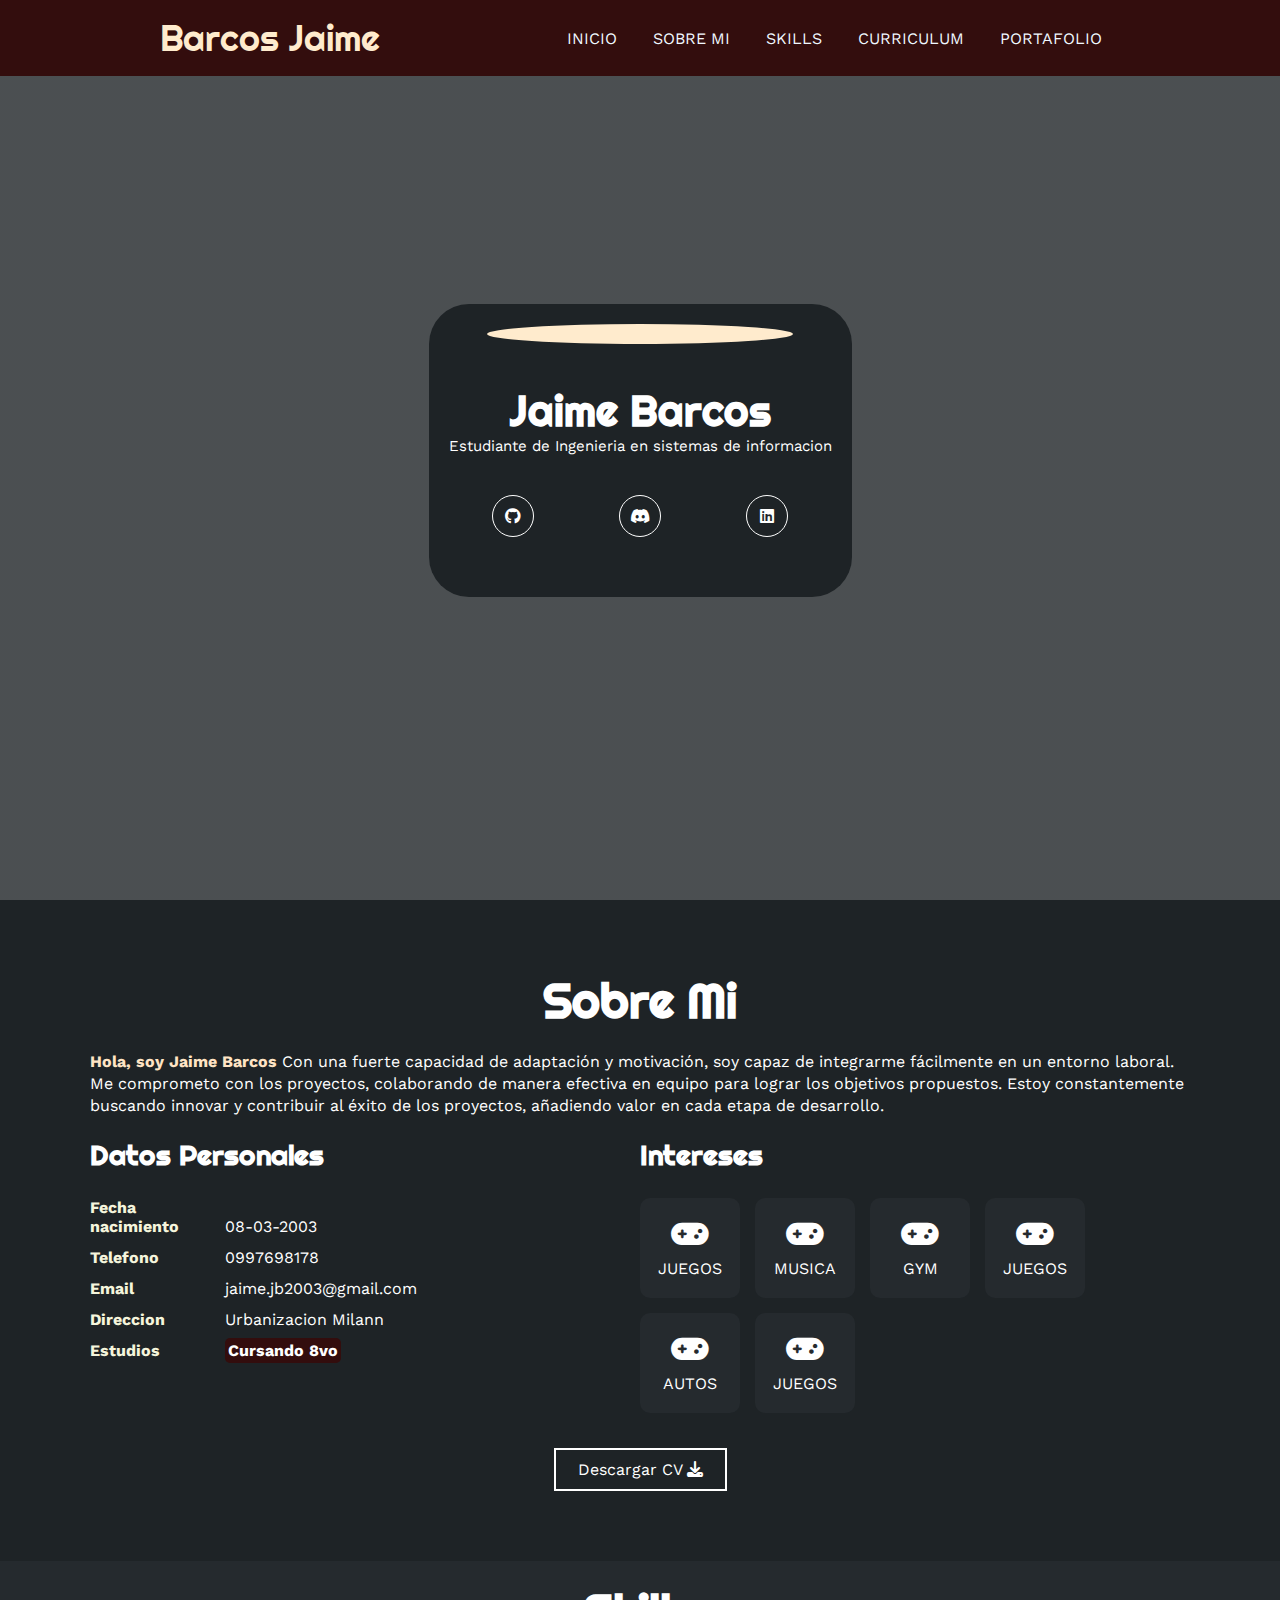
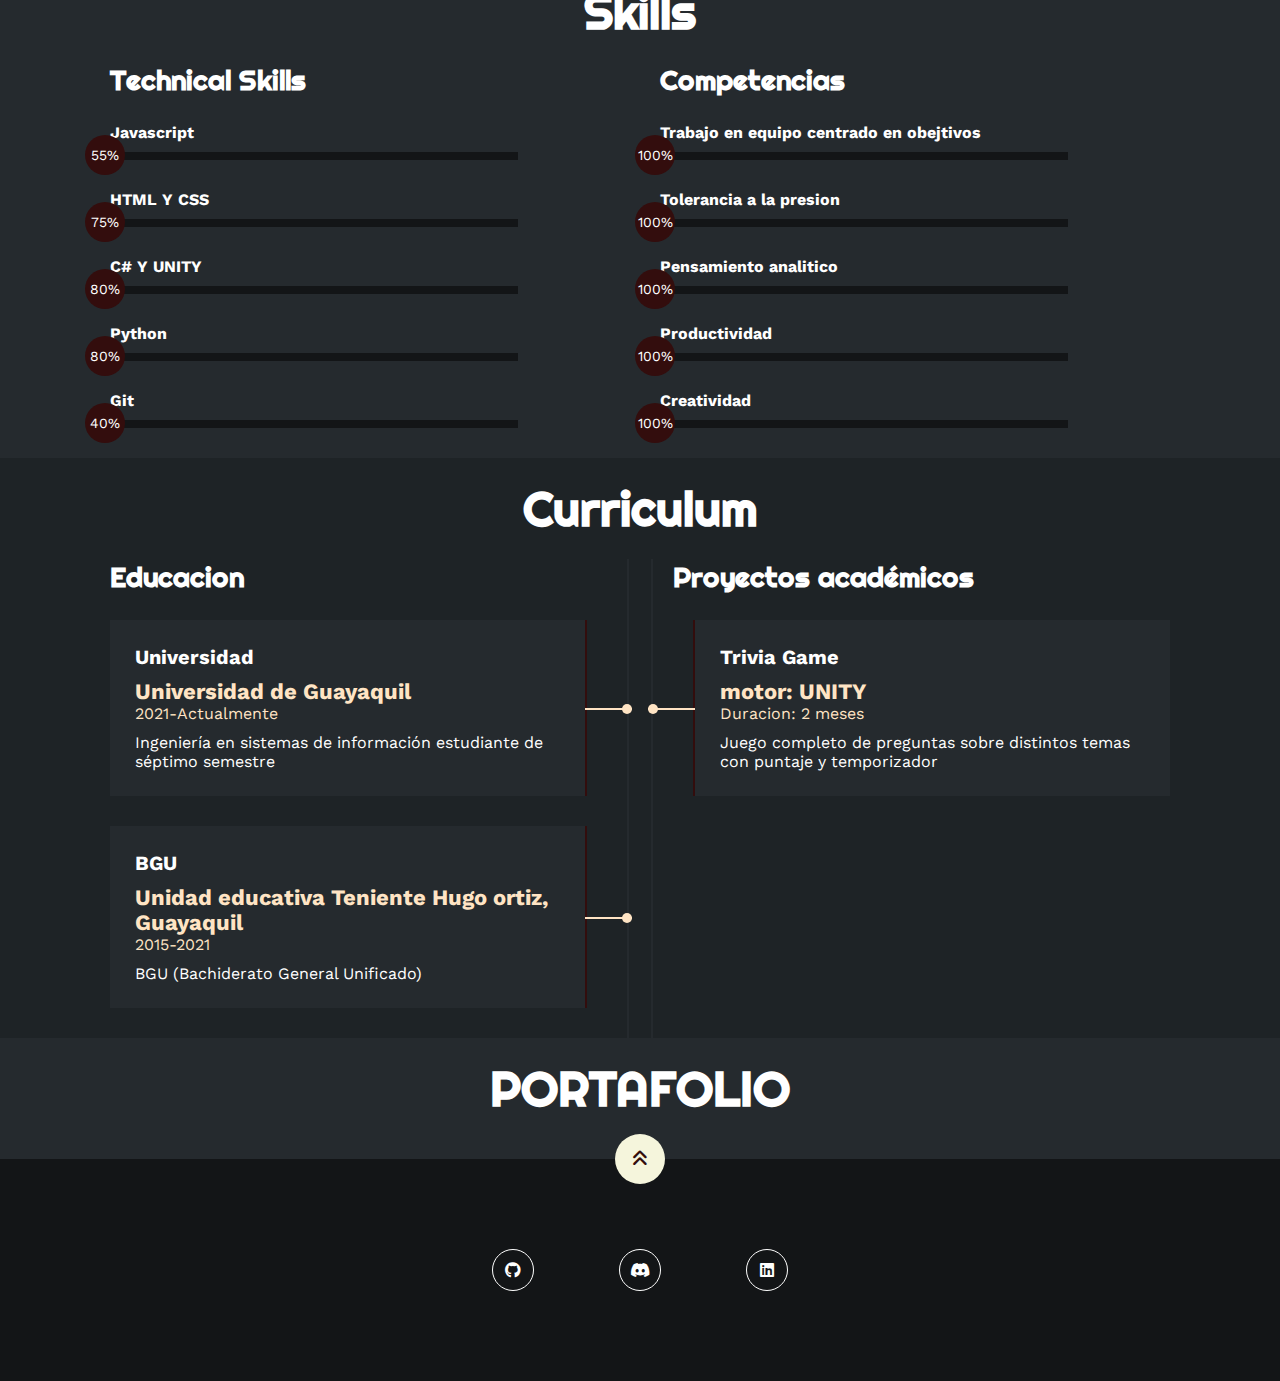
==== index.html @ 2883b9f0 "Add files via upload" ====
<!DOCTYPE html>
<html lang="es">
<head>
    <meta charset="UTF-8">
    <meta name="viewport" content="width=device-width, initial-scale=1.0">
    <link rel="stylesheet" href="https://cdnjs.cloudflare.com/ajax/libs/font-awesome/6.7.2/css/all.min.css" integrity="sha512-Evv84Mr4kqVGRNSgIGL/F/aIDqQb7xQ2vcrdIwxfjThSH8CSR7PBEakCr51Ck+w+/U6swU2Im1vVX0SVk9ABhg==" crossorigin="anonymous" referrerpolicy="no-referrer" />
    <title>Portfolio</title>
    <link rel=" stylesheet" href="estilo.css">
</head>
<body>
    <!--MENU-->
    <div class="contenedor-header">
        <header>
            <div class="logo">
                <a href="#">Barcos Jaime</a>
            </div>
            <nav id="nav">
                <ul>
                    <li><a href="#inicio" onclick="seleccionar()">INICIO</a></li>
                    <li><a href="#sobremi" onclick="seleccionar()">SOBRE MI</a></li>
                    <li><a href="#skills" onclick="seleccionar()">SKILLS</a></li>
                    <li><a href="#curriculum" onclick="seleccionar()">CURRICULUM</a></li>
                    <li><a href="#portfolio" onclick="seleccionar()">PORTAFOLIO</a></li>
                    <!-- <li><a href="#contacto" onclick="seleccionar()">CONTACTO</a></li> -->
                </ul>
            </nav>
            <div class="nav-responsive" onclick="mostrarOcultarMenu()">
                <i class="fa-solid fa-bars"></i>
            </div>
        </header>
    </div>

    <!--seccion inicio-->
    <section id="inicio" class="inicio">
        <div class="contenido-banner">
            <div class="contenedor-img">
                <img src="imagen/me.png" alt="">
            </div>
            <h1>Jaime Barcos</h1>
            <h2>Estudiante de Ingenieria en sistemas de informacion</h2>
            <div class="redes">
                <a href="https://github.com/JaimeJBA36"><i class="fa-brands fa-github"></i></a>
                <a href="https://discordapp.com/users/Jeiko36"><i class="fa-brands fa-discord"></i></a>
                <a href="www.linkedin.com/in/barcosjaimeja"><i class="fa-brands fa-linkedin"></i></a>
            </div>
        </div>
    </section>
    <!-- seccion sobre mi -->
    <section id="sobremi" class="sobremi">
        <div class="contenido-seccion">
            <h2>Sobre Mi</h2>
            <p><span>Hola, soy Jaime Barcos </span>Con una fuerte capacidad de adaptación y motivación, soy capaz de integrarme fácilmente en un entorno laboral. 
                Me comprometo con los proyectos, colaborando de manera efectiva en equipo para lograr los objetivos propuestos. Estoy constantemente buscando innovar y contribuir al éxito de los proyectos, añadiendo valor en cada etapa de desarrollo.</p>
                <div class="fila">
                    <!-- datos personales -->
                    <div class="col">
                        <h3>Datos Personales</h3>
                        <ul>
                            <li>
                                <strong>Fecha nacimiento</strong>
                                08-03-2003
                            </li>
                            <li>
                                <strong>Telefono</strong>
                                0997698178
                            </li>
                            <li>
                                <strong>Email</strong>
                                jaime.jb2003@gmail.com
                            </li>
                            <li>
                                <strong>Direccion</strong>
                                Urbanizacion Milann
                            </li>
                            <li>
                                <strong>Estudios</strong>
                                <span>Cursando 8vo</span>
                            </li>
                        </ul>
                    </div>
                    <!-- intereses -->
                    <div class="col">
                        <h3>Intereses</h3>
                        <div class="contenedor-intereses">
                            <div class="interes">
                                <i class="fa-solid fa-gamepad"></i>
                                <span>JUEGOS</span>
                            </div>
                        
                            <div class="interes">
                                <i class="fa-solid fa-gamepad"></i>
                                <span>MUSICA</span>
                            </div>
                            <div class="interes">
                                <i class="fa-solid fa-gamepad"></i>
                                <span>GYM</span>
                            </div>
                            <div class="interes">
                                <i class="fa-solid fa-gamepad"></i>
                                <span>JUEGOS</span>
                            </div>
                            <div class="interes">
                                <i class="fa-solid fa-gamepad"></i>
                                <span>AUTOS</span>
                            </div>
                            <div class="interes">
                                <i class="fa-solid fa-gamepad"></i>
                                <span>JUEGOS</span>
                            </div>
                        </div>
                    </div>
                </div>
                <button>
                    Descargar CV <i class="fa-solid fa-download"></i>
                    <span class="overlay"></span>
                </button>
            </div>
    </section>

    <section id="skills" class="skills">
        <div class="contenido-seccion">
            <h2>Skills</h2>
            <div class="fila">
                <!-- skills tecnicas -->
                <div class="col">
                    <h3>Technical Skills</h3>
                    <div class="skill">
                        <span>Javascript</span>
                        <div class="barra-skill">
                            <div class="progreso">
                                <span >55%</span>
                            </div>
                        </div>
                    </div>
                    <div class="skill">
                        <span>HTML Y CSS</span>
                        <div class="barra-skill">
                            <div class="progreso">
                                <span>75%</span>
                            </div>
                        </div>
                    </div>
                    <div class="skill">
                        <span>C# Y UNITY</span>
                        <div class="barra-skill">
                            <div class="progreso">
                                <span>80%</span>
                            </div>
                        </div>
                    </div>
                    <div class="skill">
                        <span>Python</span>
                        <div class="barra-skill">
                            <div class="progreso">
                                <span>80%</span>
                            </div>
                        </div>
                    </div>
                    <div class="skill">
                        <span>Git</span>
                        <div class="barra-skill">
                            <div class="progreso">
                                <span>40%</span>
                            </div>
                        </div>
                    </div>
                </div>
                <!-- Skills porfesionales -->
                <div class="col">
                    <h3>Competencias</h3>
                    <div class="skill">
                        <span>Trabajo en equipo centrado en obejtivos</span>
                        <div class="barra-skill">
                            <div class="progreso">
                                <span>100%</span>
                            </div>
                        </div>
                    </div>
                    <div class="skill">
                        <span>Tolerancia a la presion</span>
                        <div class="barra-skill">
                            <div class="progreso">
                                <span>100%</span>
                            </div>
                        </div>
                    </div>
                    <div class="skill">
                        <span>Pensamiento analitico</span>
                        <div class="barra-skill">
                            <div class="progreso">
                                <span>100%</span>
                            </div>
                        </div>
                    </div>
                    <div class="skill">
                        <span>Productividad</span>
                        <div class="barra-skill">
                            <div class="progreso">
                                <span>100%</span>
                            </div>
                        </div>
                    </div>
                    <div class="skill">
                        <span>Creatividad</span>
                        <div class="barra-skill">
                            <div class="progreso">
                                <span>100%</span>
                            </div>
                        </div>
                    </div>
                </div>

            </div>
        </div>
    </section>

    <!-- seccion curriculum -->
    <div id="curriculum" class="curriculum">
        <div class="contenido-seccion">
            <h2>Curriculum</h2>
            <div class="fila">
                <div class="col izquierda">
                    <h3>Educacion</h3>
                    <div class="item izq">
                        <h4>Universidad</h4>
                        <span class="casa">Universidad de Guayaquil</span>
                        <span class="fecha">2021-Actualmente</span>
                        <p>Ingeniería en sistemas de información estudiante de séptimo semestre</p>
                        <div class="conectori">
                            <div class="circuloi"></div>
                        </div>
                    </div>
                    <div class="item izq">
                        <h4>BGU</h4>
                        <span class="casa">Unidad educativa Teniente Hugo ortiz, Guayaquil</span>
                        <span class="fecha">2015-2021</span>
                        <p>BGU (Bachiderato General Unificado)</p>
                        <div class="conectori">
                            <div class="circuloi"></div>
                        </div>
                    </div>
                    
                </div>
                <div class="col derecha">
                    <h3>Proyectos académicos </h3>
                    <!-- agregar proyectos  -->
                    <div class="item der">
                        <h4>Trivia Game</h4>
                        <span class="casa"><span>motor:</span> UNITY</span>
                        <span class="fecha"><span>Duracion:</span> 2 meses</span>  
                        <p>Juego completo de preguntas sobre distintos temas con puntaje y temporizador</p>
                        <div class="conectord">
                            <div class="circulod"></div>
                        </div>
                    </div>
                    <!-- agregar proyectos  -->
                    
                    <!-- agregar proyectos  -->
                </div>
            </div>
        </div>
    </div>
    <!-- Portafolio -->
    <section id="portfolio" class="portfolio">
        <div class="contenido-seccion">
            <h2>PORTAFOLIO</h2>
            <div class="galeria">
                <div class="proyecto">
                    <img src="imagen/trivia.jpg" alt="">
                    <div class="overlay">
                        <h3>UNITY Y C#</h3>
                        <p>Trivia</p>
                    </div>
                </div>
                <div class="proyecto">
                    <img src="imagen/trivia.jpg" alt="">
                    <div class="overlay">
                        <h3>UNITY Y C#</h3>
                        <p>Trivia</p>
                    </div>
                </div>
                
            </div>

        </div>
    </section>

    <!-- seccion contactos -->
    <!-- <section id="contacto" class="contacto">
        <div class="contenido-seccion">
            <h2>CONTACTO</h2>
            <div class="fila"> -->
                <!-- Formulario -->
                <!-- <div class="col">
                    <input type="text" placeholder="Tú Nombre">
                    <input type="text" placeholder="Número telefónico">
                    <input type="text" placeholder="Dirección de correo">
                    <input type="text" placeholder="Tema">
                    <textarea name="" id="" cols="30" rows="10" placeholder="Mensaje"></textarea>
                    <button>
                        Enviar Mensaje<i class="fa-solid fa-paper-plane"></i>
                        <span class="overlay"></span>
                    </button>
                </div> -->
                <!-- Mapa -->
                <!-- <div class="col">
                    <img src="img/ubicacion.png" alt="">
                    <div class="info">
                        <ul>
                            <li>
                                <i class="fa-solid fa-location-dot"></i>
                                Nicaragua 159, San Rafael Mza
                            </li>
                            <li>
                                <i class="fa-solid fa-mobile-screen"></i>
                                Llamanos: 2384 - 4343443 
                            </li>
                            <li>
                                <i class="fa-solid fa-envelope"></i>
                                Email: cw@example.com
                            </li>
                        </ul>
                    </div>
                </div> -->
            <!-- </div>
        </div>
    </section> -->

    <!-- footer -->
    <footer>
        <a href="#inicio" class="arriba">
            <i class="fa-solid fa-angles-up"></i>
        </a>
        <div class="redes">
            <a href="https://github.com/JaimeJBA36"><i class="fa-brands fa-github"></i></a>
            <a href="https://discordapp.com/users/Jeiko36"><i class="fa-brands fa-discord"></i></a>
            <a href="www.linkedin.com/in/barcosjaimeja"><i class="fa-brands fa-linkedin"></i></a>
        </div>
    </footer>
    <script src="script.js"></script>
</body>
</html>
---- estilo.css ----
@import url('https://fonts.googleapis.com/css2?family=Righteous&family=Work+Sans:ital,wght@0,100..900;1,100..900&display=swap');
*{
    box-sizing: border-box;
    font-family: 'Work Sans';
    margin: 0;
    padding: 0;
}
html{
    scroll-behavior: smooth;
}
/* MENU*/
.contenedor-header{
    background:rgb(51, 13, 13);
    position: fixed;
    width: 100%;
    top:0;
    left: 0;
    z-index: 99;
}
.contenedor-header header{
    max-width: 1000px;
    margin: auto;
    display: flex;
    justify-content: space-between;
    align-items: center;
    padding: 15px 20px;
}
.contenedor-header header .logo a{
    font-family: 'Righteous';
    font-size: 36px;
    color: blanchedalmond;
    text-decoration: none;
}
.contenedor-header header ul{
    display: flex;
    list-style: none;
}
.contenedor-header header nav ul li a{
    text-align: none;
    color:aliceblue;
    margin:0 15px;
    padding: 3px;
    transition: .5s;
    text-decoration: none;
}
.contenedor-header header nav ul li a:hover{
    color:aqua;
}
.nav-responsive{
    background-color: bisque;
    color:#000000;
    padding: 5px 10px;
    border-radius: 5px;
    cursor: pointer;
    display: none;
}
/* INICIO*/
.inicio{
    background: linear-gradient(to top, rgba(30,35,38,.8), rgba(30, 35,38,.8)),
    url(imagen/fondo.jpg);
    background-size: cover;
    height: 100vh;
    color:#fff;
    display: flex;
    align-items: center;
}
.inicio .contenido-banner{
    padding: 20px;
    background-color: #1e2326;
    max-width: 350%;
    margin: auto;
    text-align: center;
    border-radius: 40px;
}
.inicio .contenido-banner img{
    margin-top: 40px;
    border: 10px solid blanchedalmond;
    display: block;
    width: 80%;
    margin:auto;
    border-radius: 100%;
}
.inicio .contenido-banner h1{
    margin-top: 40px;
    font-size: 42px;
    font-family: 'Righteous';
}
.inicio .contenido-banner h2{
    font-size: 15px;
    font-weight: normal;
}
.inicio .contenido-banner .redes a{
    color: #fff;
    display: inline-block;
    text-decoration: none;
    border: 1px solid #fff;
    border-radius: 100%;
    width: 42px;
    height: 42px;
    line-height: 42px;
    margin: 40px;
    transition: .3s;
}
.inicio .contenido-banner .redes a:hover{
    background-color: bisque;
}
/* SOBRE MI  */
.sobremi{
    background-color: #1e2326;
    color:#fff;
    padding: 50px 20px;
}
.sobremi .contenido-seccion{
    max-width: 1100px;
    margin: auto;
}
.sobremi h2{
    font-size: 48px;
    font-family: 'Righteous';
    text-align: center;
    padding: 20px;
}
.sobremi .contenido-seccion p{
    font: 18px;
    line-height: 22px;
    margin-bottom: 20px;
}
.sobremi .contenido-seccion p span{
    color:bisque;
    font-weight: bold;
}
.sobremi .fila{
    display: flex;
}
.sobremi .fila .col
{
    width: 50%
}
.sobremi .fila .col h3{
    font-size: 28px;
    font-family: 'Righteous';
    margin-bottom: 25px;
}
.sobremi .fila .col ul{
    list-style: none;
}
.sobremi .fila .col ul li{
    margin: 12px 0;
}
.sobremi .fila .col ul li strong{
    display: inline-block;
    color: beige;
    width: 130px;
}
.sobremi .fila .col ul li span{
    background-color:rgb(51, 13, 13);
    padding: 3px;
    font-weight: bold;
    border-radius: 5px;
}
.sobremi .fila .col .contenedor-intereses{
    display: flex;
    flex-wrap: wrap;
    cursor:pointer;

}
.sobremi .fila .col .contenedor-intereses .interes{
    width: 100px;
    height: 100px;
    background-color: #252A2E;
    border-radius: 10px;
    margin: 0 15px 15px 0;
    display: flex;
    flex-direction: column;
    align-items: center;
    justify-content: center;
    transition: .3s;
}
.sobremi .fila .col .contenedor-intereses .interes:hover{
    background-color: wheat;
}
.sobremi .fila .col .contenedor-intereses .interes i{
    font-size: 30px;
    margin-bottom: 10px;
}
.sobremi button{
    cursor: pointer;
    background-color: transparent;
    border: 2px solid #fff;
    width: fit-content;
    display: block;
    margin: 20px auto;
    padding: 10px 22px;
    font-size: 16px;
    color:#fff;
    position: relative;
    z-index: 10;
}
.sobremi button .overlay{
    position: absolute;
    top: 0;
    left: 0;
    width: 0;
    height: 100%;
    background-color: rgb(51, 13, 13);
    z-index: -1s;
    transition: 1s;
}
.sobremi button:hover .overlay{
    width: 100%;
}
/* skills */
.skills{
    background-color:#252A2E;
    color:#fff
}
.skills .contenido-seccion{
    max-width: 1100px;
    margin: auto;
}
.skills h2{
    font-size: 48px;
    font-family: 'Righteous';
    text-align: center;
    padding: 20px 0;
}
.skills .fila{
    display: flex;
}
.skills .fila .col{
    width: 50%;
    padding: 0 20px;
}
.skills .fila .col h3{
    font-size: 28px;
    font-family: 'Righteous';
    margin-bottom: 25px;
}
.skills .skill > span{
    font-weight: bold;
    display: block;
    margin-bottom: 10px;
}
.skills .skill .barra-skill{
    height: 8px;
    width: 80%;
    background-color: #131517;
    position: relative;
    margin-bottom: 30px;
}
.skills .skill .progreso{
    background-color: rgb(51, 13, 13);
    position: absolute;
    top: 0;
    left: 0;
    height: 8px;
}
.skills .skill .barra-skill span{
    position: absolute;
    height: 40px;
    width: 40px;
    background-color: rgb(51, 13, 13);
    border-radius: 50px;
    line-height: 40px;
    text-align: center;
    top: -17px;
    right: -15px;
    font-size: 14px;
}
/* JAVASCRIPT */
/* skills tecnicas js */
.skills .skill .javascript{
    width: 0%;
    animation: 2s javascript forwards;
}
@keyframes javascript{  
    0%{width: 0%;}
    100%{width: 55%;}
}
.skills .skill .htmlcss{
    width: 0%;
    animation: 2s htmlcss forwards;
}
@keyframes htmlcss{  
    0%{width: 0%;}
    100%{width: 75%;}
}
.skills .skill .cyunity{
    width: 0%;
    animation: 2s cyunity forwards;
}
@keyframes cyunity{  
    0%{width: 0%;}
    100%{width: 80%;}
}
.skills .skill .Python{
    width: 0%;
    animation: 2s Python forwards;
}
@keyframes Python{  
    0%{width: 0%;}
    100%{width: 80%;}
}
.skills .skill .git{
    width: 0%;
    animation: 2s git forwards;
}
@keyframes git{  
    0%{width: 0%;}
    100%{width: 40%;}
}
/* skills profesionales js*/
.skills .skill .trabajo{
    width: 0%;
    animation: 2s trabajo forwards;
}
@keyframes trabajo{  
    0%{width: 0%;}
    100%{width: 100%;}
}
.skills .skill .presion{
    width: 0%;
    animation: 2s presion forwards;
}
@keyframes presion{  
    0%{width: 0%;}
    100%{width: 100%;}
}
.skills .skill .analitico{
    width: 0%;
    animation: 2s analitico forwards;
}
@keyframes analitico{  
    0%{width: 0%;}
    100%{width: 100%;}
}
.skills .skill .productividad{
    width: 0%;
    animation: 2s productividad forwards;
}
@keyframes productividad{  
    0%{width: 0%;}
    100%{width: 100%;}
}
.skills .skill .cratividad{
    width: 0%;
    animation: 2s cratividad forwards;
}
@keyframes cratividad{  
    0%{width: 0%;}
    100%{width: 100%;}
}
/* CURRICULUM */
.curriculum{
    background-color:#1e2326;
    color:#fff
}
.curriculum .contenido-seccion{
    max-width: 1100px;
    margin: auto;
}
.curriculum h2{
    font-size: 48px;
    font-family: 'Righteous';
    text-align: center;
    padding: 20px 0;
}
.curriculum .fila{
    display: flex;
    justify-content: space-between;
}
.curriculum .fila .col{
    width: 49%;
    padding: 0 20px;
}

.curriculum .fila .col h3{
    font-size: 28px;
    font-family: 'Righteous';
    margin-bottom: 25px;
}
.curriculum .fila .izquierda{
    border-right: 2px solid #252A2E;
}
.curriculum .fila .derecha{
    border-left: 2px solid #252A2E;
}
.curriculum .fila .item{
    padding: 25px;
    margin-bottom: 30px;
    background-color: #252A2E;
    position: relative;
}
.curriculum .fila .item h4{
    font-size: 20px;
    margin-bottom: 10px;
}
.curriculum .fila .item .casa{
    color: bisque;
    font-size: 22px; 
    font-weight: bold;
    display: block;
}

.curriculum .fila .item .fecha{
    display: block;
    color:bisque;
    margin-bottom: 10px;
}
.curriculum .fecha .item p{
    line-height: 24px;
}
.curriculum .fila .izq{
    border-right: 2px solid rgb(51, 13, 13);
    margin-right: 20px;
}
.curriculum .fila .der{
    border-left: 2px solid rgb(51, 13, 13);
    margin-left: 20px;
}
.curriculum .fila .item .conectori{
    height: 2px;
    background-color: bisque;
    width: 47px;
    position: absolute;
    top: 50%;
    right: -47px;
    z-index: 5;
}
.curriculum .fila .item .conectori .circuloi{
    display: block;
    height: 10px;
    width: 10px;
    border-radius: 50%;
    background-color: bisque;
    float: right;
    position: relative;
    bottom: 4px;
}
.curriculum .fila .item .conectord{
    height: 2px;
    background-color: bisque;
    width: 47px;
    position: absolute;
    top: 50%;
    left: -47px;
    z-index: 5;
}
.curriculum .fila .item .conectord .circulod{
    display: block;
    height: 10px;
    width: 10px;
    border-radius: 50%;
    background-color: bisque;
    float: left;
    position: relative;
    bottom: 4px;
}
/* SECCION PORTAFOLIO */

.portfolio{
    background-color:#252A2E;
    color:#fff
}
.portfolio .contenido-seccion{
    max-width: 1100px;
    margin: auto;
}
.portfolio h2{
    font-size: 48px;
    font-family: 'Righteous';
    text-align: center;
    padding: 20px 0;
}
.portfolio .galeria{
    display: flex;
    flex-wrap: warp;
    justify-content: space-around;
}
.portfolio .galeria .proyecto{
    position: relative;
    max-width: 340px;
    height: fit-content;
    margin: 10px;
    cursor:pointer;
}
.portfolio .galeria .proyecto img{
    width: 100%;
    display: block;
}
.portfolio .galeria .proyecto .overlay{
    position: absolute;
    top: 0;
    width: 100%;
    height: 100%;
    text-align: center;
    background: linear-gradient(rgba(51, 13, 13,.8), rgba(51, 13, 13,.8));
    display: flex;
    flex-direction: column;
    justify-content: center;
    transition: 1s;
    font-size: 18px;
    letter-spacing: 3px;
    opacity: 0;
}
.portfolio .galeria .proyecto .overlay h3{
    margin-bottom: 20px;
    transition: 1s;
}
.portfolio .galeria .proyecto .overlay:hover{
    opacity: 1;
}
.portfolio .galeria .proyecto .overlay:hover h3{
    margin-bottom: 0px;
}
/* SECCION CONTACTO */

/* .contacto{
    background-image: url(img/contact_bg.png);
    background-color: #1e2326;
    color: #fff;
    padding: 50px 0;
}
.contacto .contenido-seccion{
    max-width: 1100px;
    margin: auto;
}
.contacto h2{
    font-size: 48px;
    font-family: 'Righteous';
    text-align: center;
    padding: 20px 0;
}
.contacto .fila{
    display: flex;
}
.contacto .col{
    width: 50%;
    padding: 10px;
    position: relative;
}
.contacto .col input, .contacto .col textarea{
    display: block;
    width: 100%;
    padding: 18px;
    border: none;
    margin-bottom: 20px;
    background-color: #252A2E;
    color: #fff;
    font-size: 18px;
}
.contacto button{
    cursor: pointer;
    background-color: transparent;
    border: 2px solid #fff;
    width: fit-content;
    display: block;
    margin: 20px auto;
    padding: 10px 22px;
    font-size: 16px;
    color: #fff;
    position: relative;
    z-index: 10;
}
.contacto button .overlay{
    position: absolute;
    top: 0;
    left: 0;
    width: 0;
    height: 100%;
    background-color: #1CB698;
    z-index: -1;
    transition: 1s;
}
.contacto button:hover .overlay{
    width: 100%;
}
.contacto .col img{
    width: 100%;
}
.contacto .col .info{
    position: absolute;
    top: 40%;
    background-color: #252A2E;
    padding: 20px;
    max-swidth: 350px;
    left: 50%;
    transform: translate(-50%, -50%);
}
.contacto .col .info ul{
    list-style: none;
}
.contacto .col .info ul li{
    margin-bottom: 20px;
}
.contacto .col .info ul li i{
    color: #1CB698;
    display: inline-block;
    margin-right: 20px;
}
footer{
    background-color: #252A2E;
    color: #fff;
    padding: 50px 0 30px 0;
    text-align: center;
    position: relative;
    width: 100%;
}
footer .redes{
    margin-bottom: 20px;
}
footer .redes a{
    color: #fff;
    display: inline-block;
    text-decoration: none;
    border: 1px solid #fff;
    border-radius: 100%;
    width: 42px;
    height: 42px;
    line-height: 42px;
    margin: 40px 5px;
    font-size: 20px;
    transition: .3s;
}
footer .arriba{
    display: block;
    width: 50px;
    height: 50px;
    background-color: #1CB698;
    color: #fff;
    position: absolute;
    left: 50%;
    transform: translateX(-50%);
    top: -25px;
    border-radius: 50%;
    line-height: 50px;
    font-size: 18px;
} */

footer{
    background-color: #131517;
    color:#fff;
    padding: 50px 0 30px 0;
    text-align: center;
    position: relative;
    width: 100%;
}
footer .redes{
    margin-bottom: 20px;
}
footer .redes a{
    color: #fff;
    display: inline-block;
    text-decoration: none;
    border: 1px solid #fff;
    border-radius: 100%;
    width: 42px;
    height: 42px;
    line-height: 42px;
    margin: 40px;
    transition: .3s;
}
footer .arriba{
    display: block;
    width: 50px;
    height: 50px;
    background-color: beige;
    color: rgb(51, 13, 13);
    position: absolute;
    left: 50%;
    transform: translate(-50%);
    top: -25px;
    border-radius: 50%;
    line-height: 50px;
    font-size: 18px;
}

/* SECCION RESPONSIVE */
@media screen and (max-width:980px){
    nav{
        display: none;
    }
    .nav-responsive{
        display: block;
    }
    nav.responsive{
        display: block;
        position: absolute;
        right: 0;
        top: 75px;
        background-color: #252A2E;
        width: 180px;
    }
    nav.responsive ul{
        display: block !important;
    }
    nav.responsive ul li{
        border-bottom: 1px solid #fff;
        padding: 10px 0;
    }
}
@media screen and (max-width:700px){
    .sobremi .fila{
        display: block;
    }
    .sobremi .fila .col{
        width: fit-content;
    }

    .skills .fila{
        display: block;
    }
    .skills .fila .col{
        width: 100%;
    }
    .skills .fila .col .barra-skill{
        width: 100%;
    }

    .curriculum .fila{
        display: block;
    }
    .curriculum .fila .col{
        width: 90%;
    }
    .curriculum .fila .derecha{
        margin-left: 20px;
    }

    .portfolio .galeria{
        display: block;
        width: 100%;
    }
    .portfolio .galeria .proyecto{
        max-width: 100%;
    }
    .portfolio .galeria .proyecto img{
        width: 100%;
    }
    /* .contacto .fila{
        display: block;
    }
    .contacto .fila .col{
        width: 100%;
    } */
}
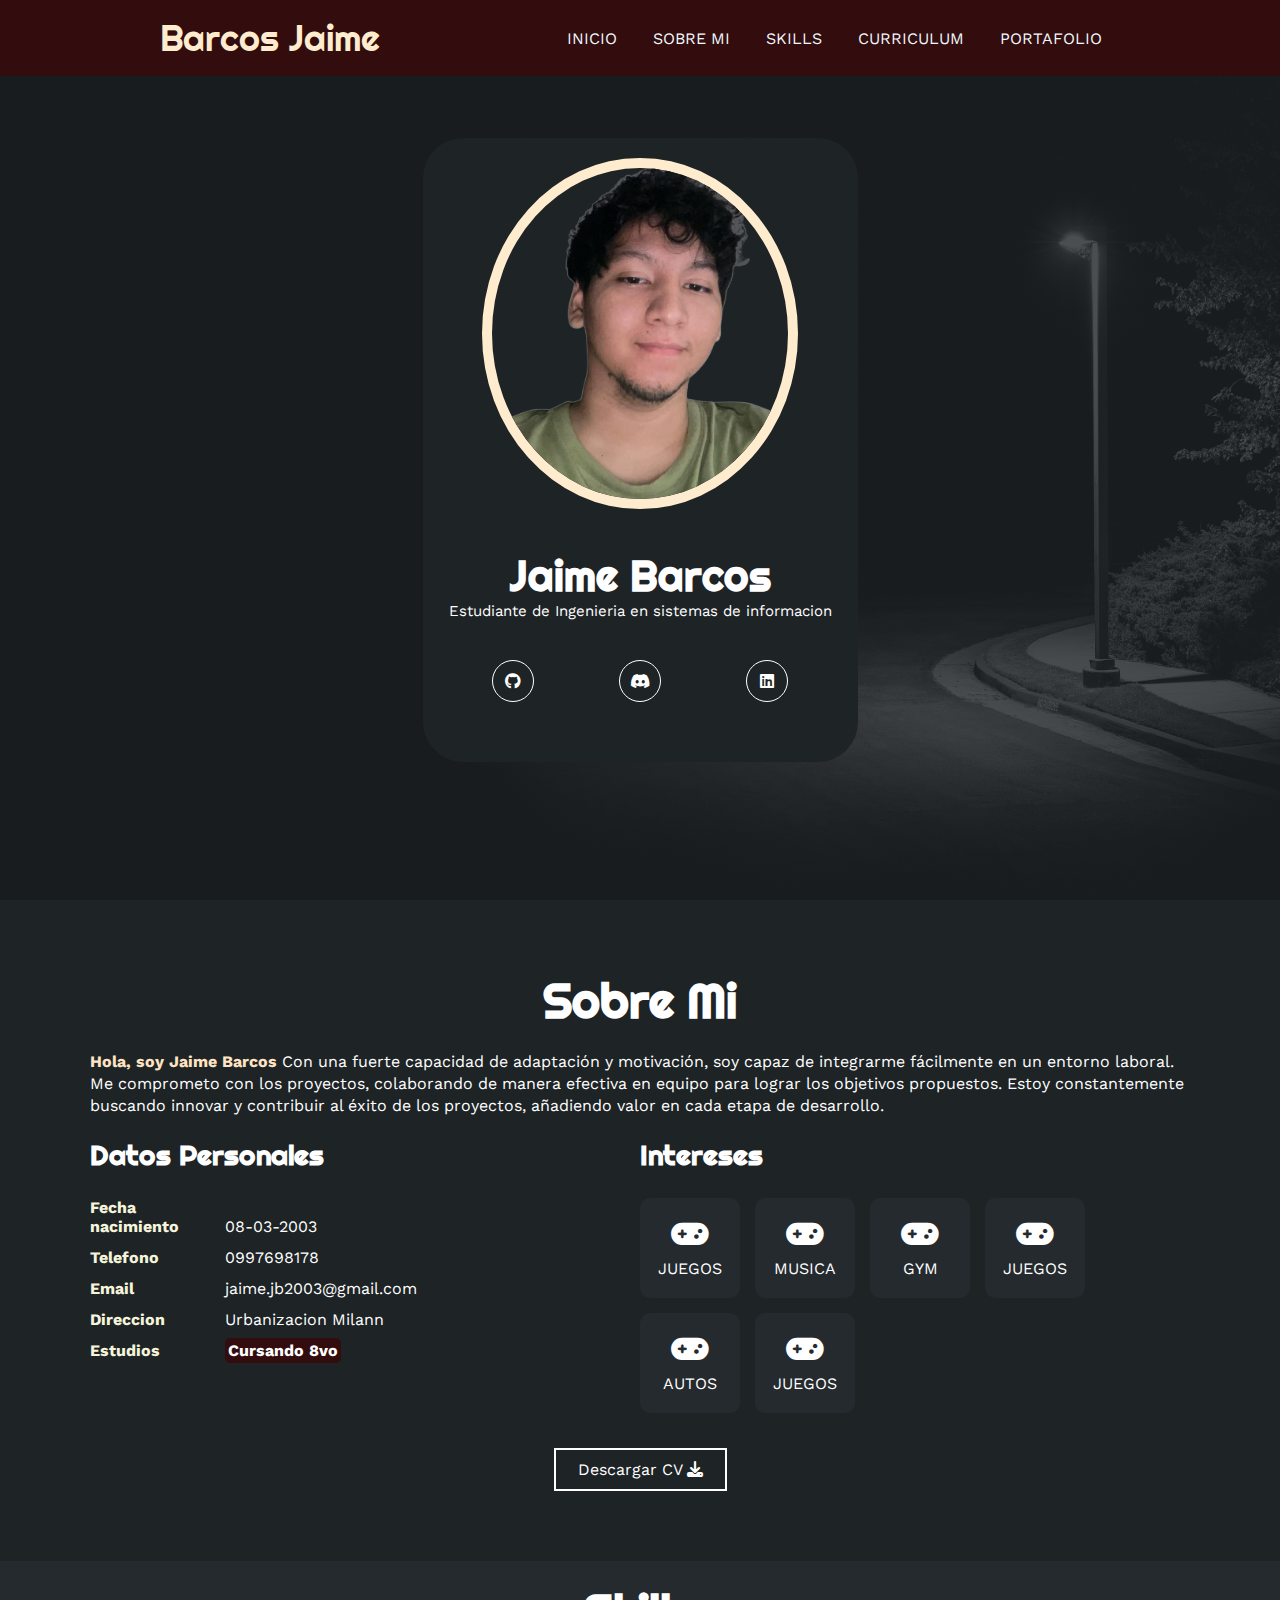
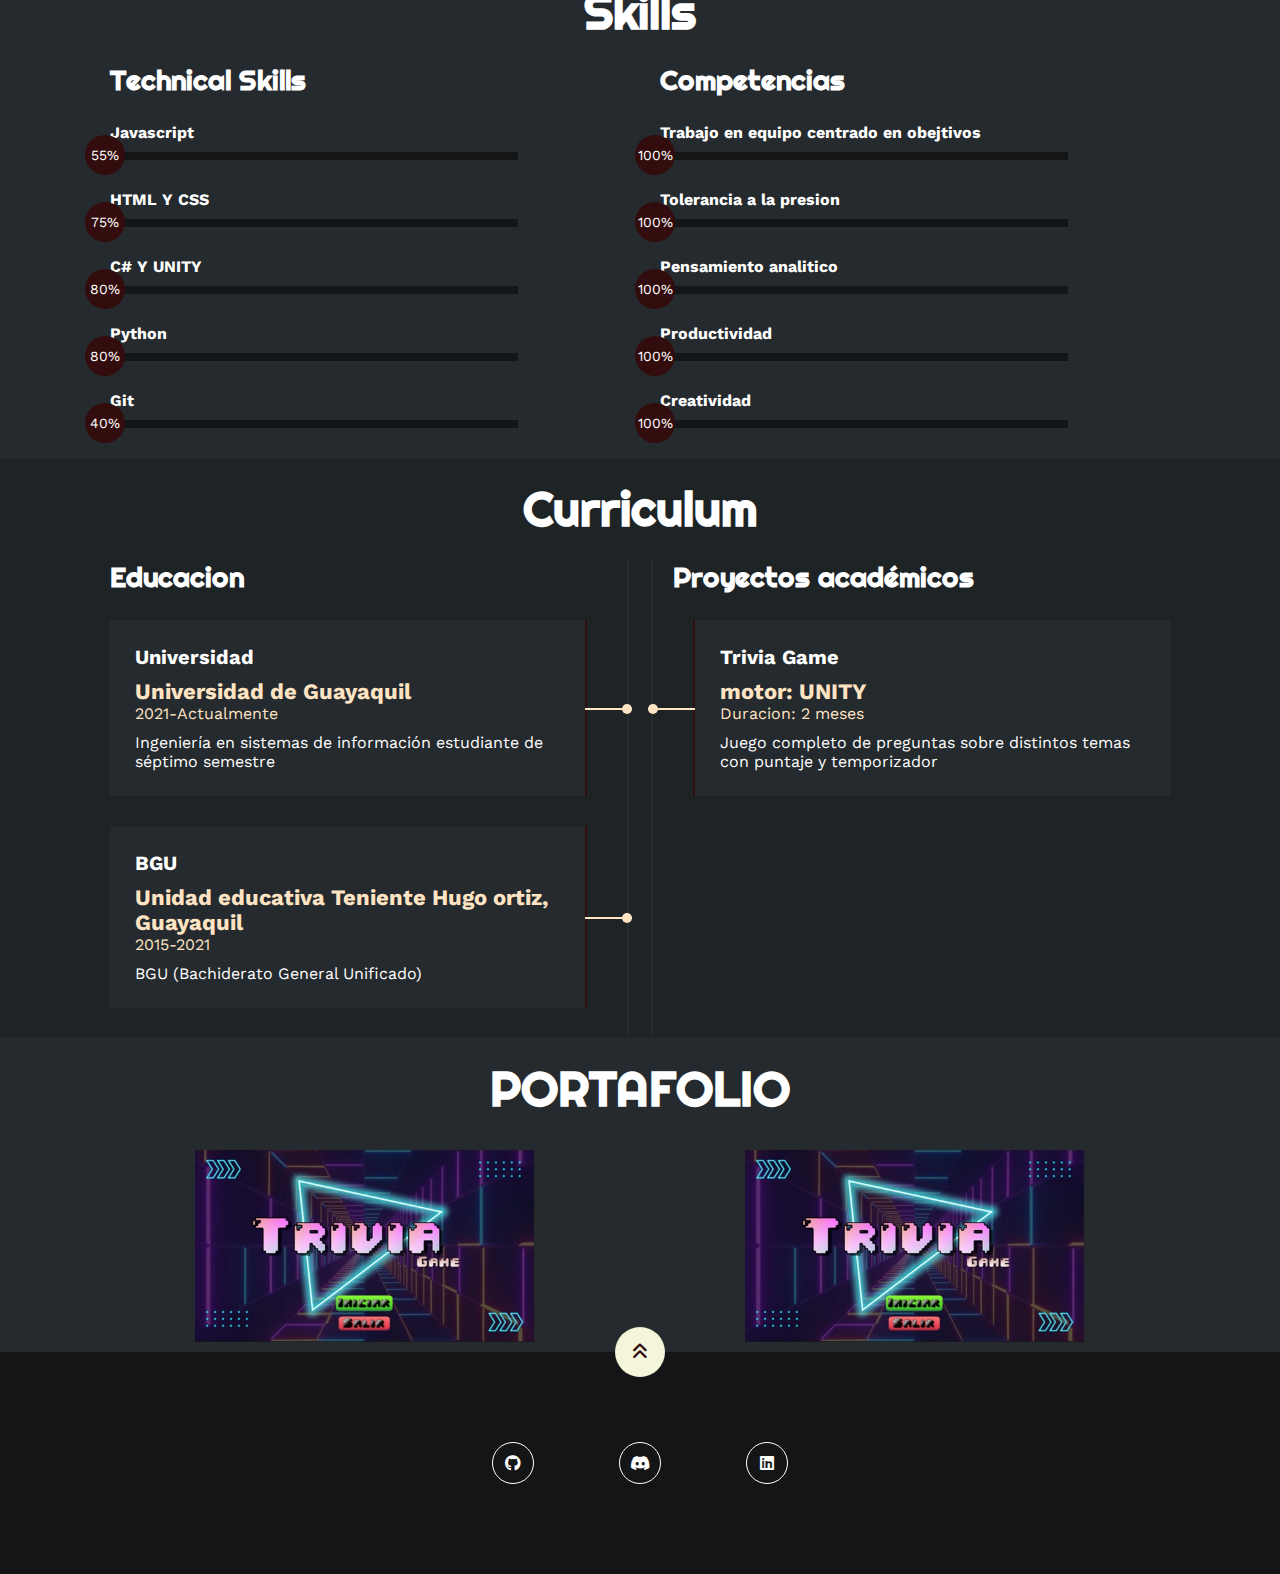
==== commit f9bb16bc: "Update index.html" ====
--- a/index.html
+++ b/index.html
@@ -41,7 +41,7 @@
             <div class="redes">
                 <a href="https://github.com/JaimeJBA36"><i class="fa-brands fa-github"></i></a>
                 <a href="https://discordapp.com/users/Jeiko36"><i class="fa-brands fa-discord"></i></a>
-                <a href="www.linkedin.com/in/barcosjaimeja"><i class="fa-brands fa-linkedin"></i></a>
+                <a href="https://www.linkedin.com/in/barcosjaimeja/"><i class="fa-brands fa-linkedin"></i></a>
             </div>
         </div>
     </section>
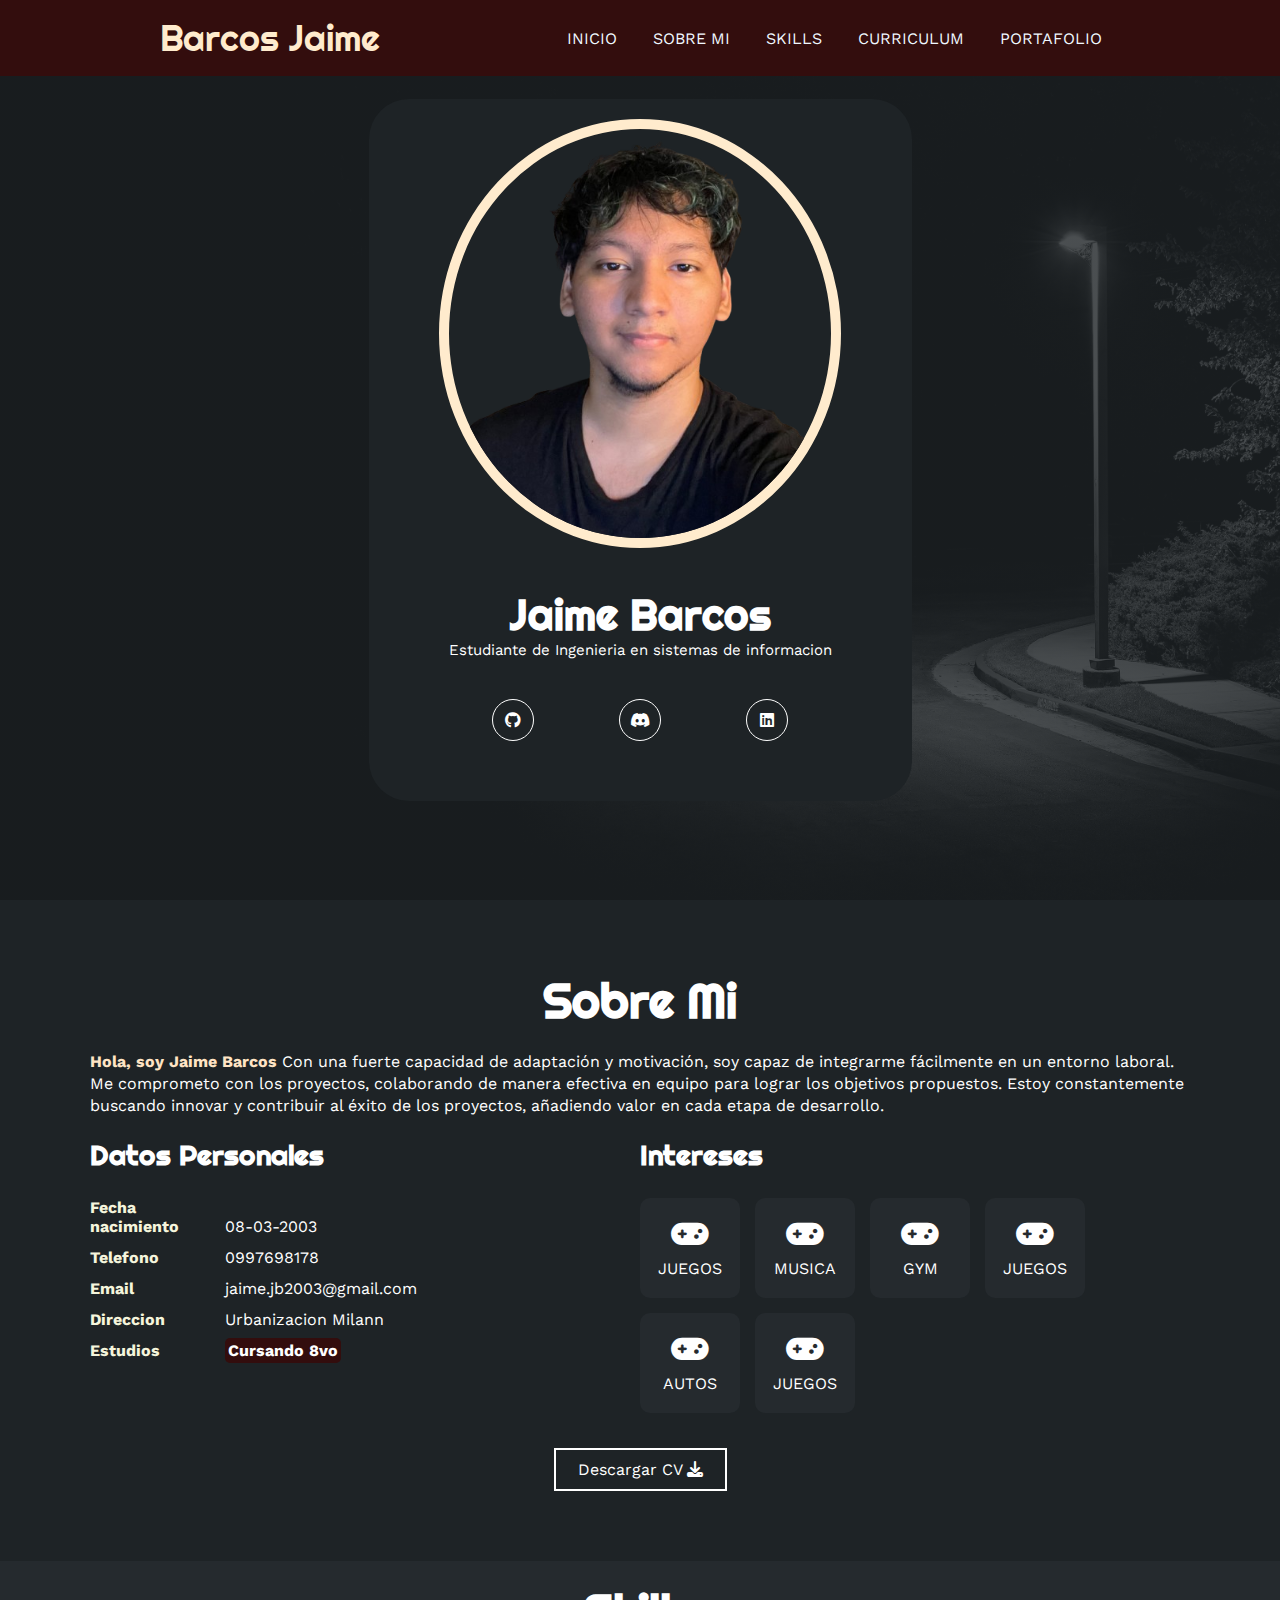
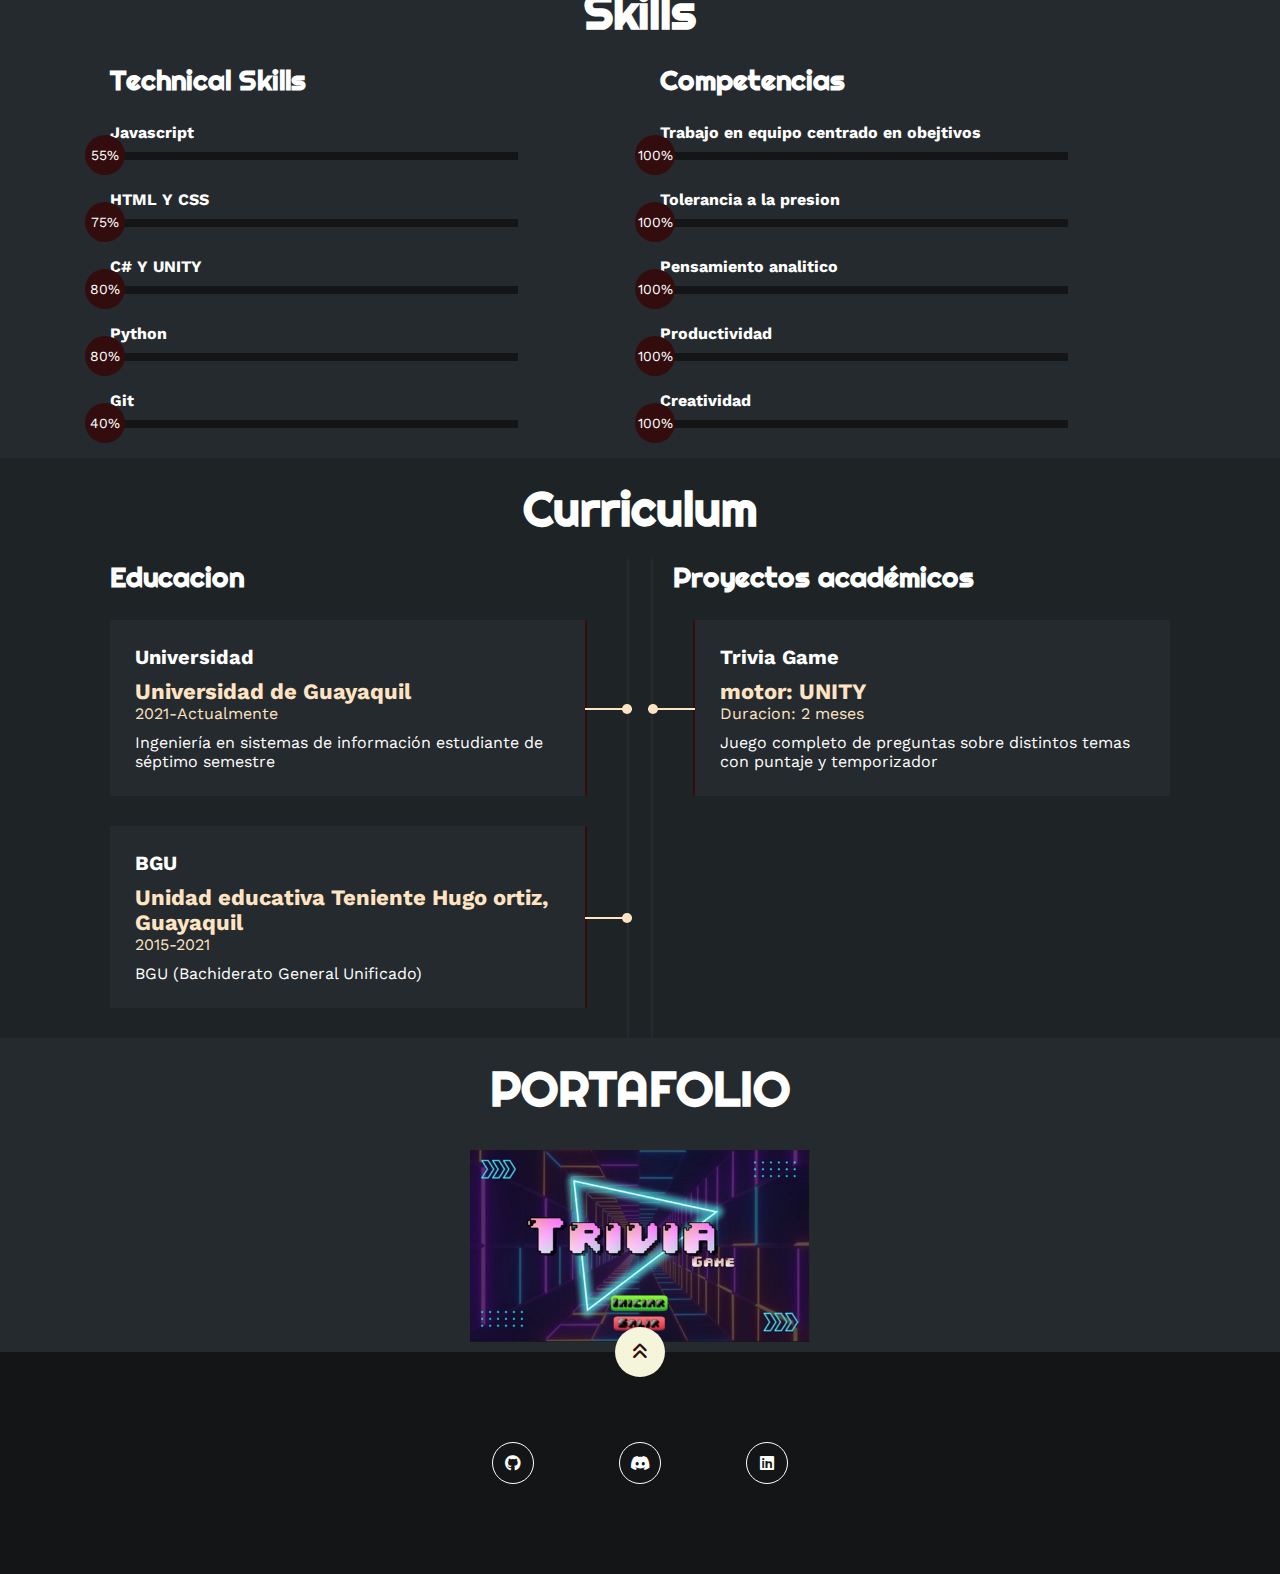
==== commit f9e9f13a: "Add files via upload" ====
--- a/index.html
+++ b/index.html
@@ -41,7 +41,7 @@
             <div class="redes">
                 <a href="https://github.com/JaimeJBA36"><i class="fa-brands fa-github"></i></a>
                 <a href="https://discordapp.com/users/Jeiko36"><i class="fa-brands fa-discord"></i></a>
-                <a href="https://www.linkedin.com/in/barcosjaimeja/"><i class="fa-brands fa-linkedin"></i></a>
+                <a href="https://www.linkedin.com/in/barcosjaimeja"><i class="fa-brands fa-linkedin"></i></a>
             </div>
         </div>
     </section>
@@ -110,10 +110,12 @@
                         </div>
                     </div>
                 </div>
+                <a href="assets/cv.pdf" download="BarcosJaimeCV.pdf">
                 <button>
                     Descargar CV <i class="fa-solid fa-download"></i>
                     <span class="overlay"></span>
                 </button>
+            </a>
             </div>
     </section>
 
@@ -265,20 +267,16 @@
         <div class="contenido-seccion">
             <h2>PORTAFOLIO</h2>
             <div class="galeria">
-                <div class="proyecto">
-                    <img src="imagen/trivia.jpg" alt="">
-                    <div class="overlay">
-                        <h3>UNITY Y C#</h3>
-                        <p>Trivia</p>
-                    </div>
-                </div>
-                <div class="proyecto">
-                    <img src="imagen/trivia.jpg" alt="">
-                    <div class="overlay">
-                        <h3>UNITY Y C#</h3>
-                        <p>Trivia</p>
-                    </div>
-                </div>
+                <a href="https://github.com/JaimeJBA36/TriviaGame36">
+                    <div class="proyecto">
+                        <img src="imagen/trivia.jpg" alt="">
+                        <div class="overlay">
+                            <h3>UNITY Y C#</h3>
+                            <p>Trivia</p>
+                        </div>
+                    </div>
+                </a>
+
                 
             </div>
 
--- a/estilo.css
+++ b/estilo.css
@@ -158,11 +158,18 @@
     font-weight: bold;
     border-radius: 5px;
 }
+a {
+    text-decoration: none; 
+    color: inherit; 
+}
+
+a:visited {
+    color: inherit; 
+}
 .sobremi .fila .col .contenedor-intereses{
     display: flex;
     flex-wrap: wrap;
     cursor:pointer;
-
 }
 .sobremi .fila .col .contenedor-intereses .interes{
     width: 100px;
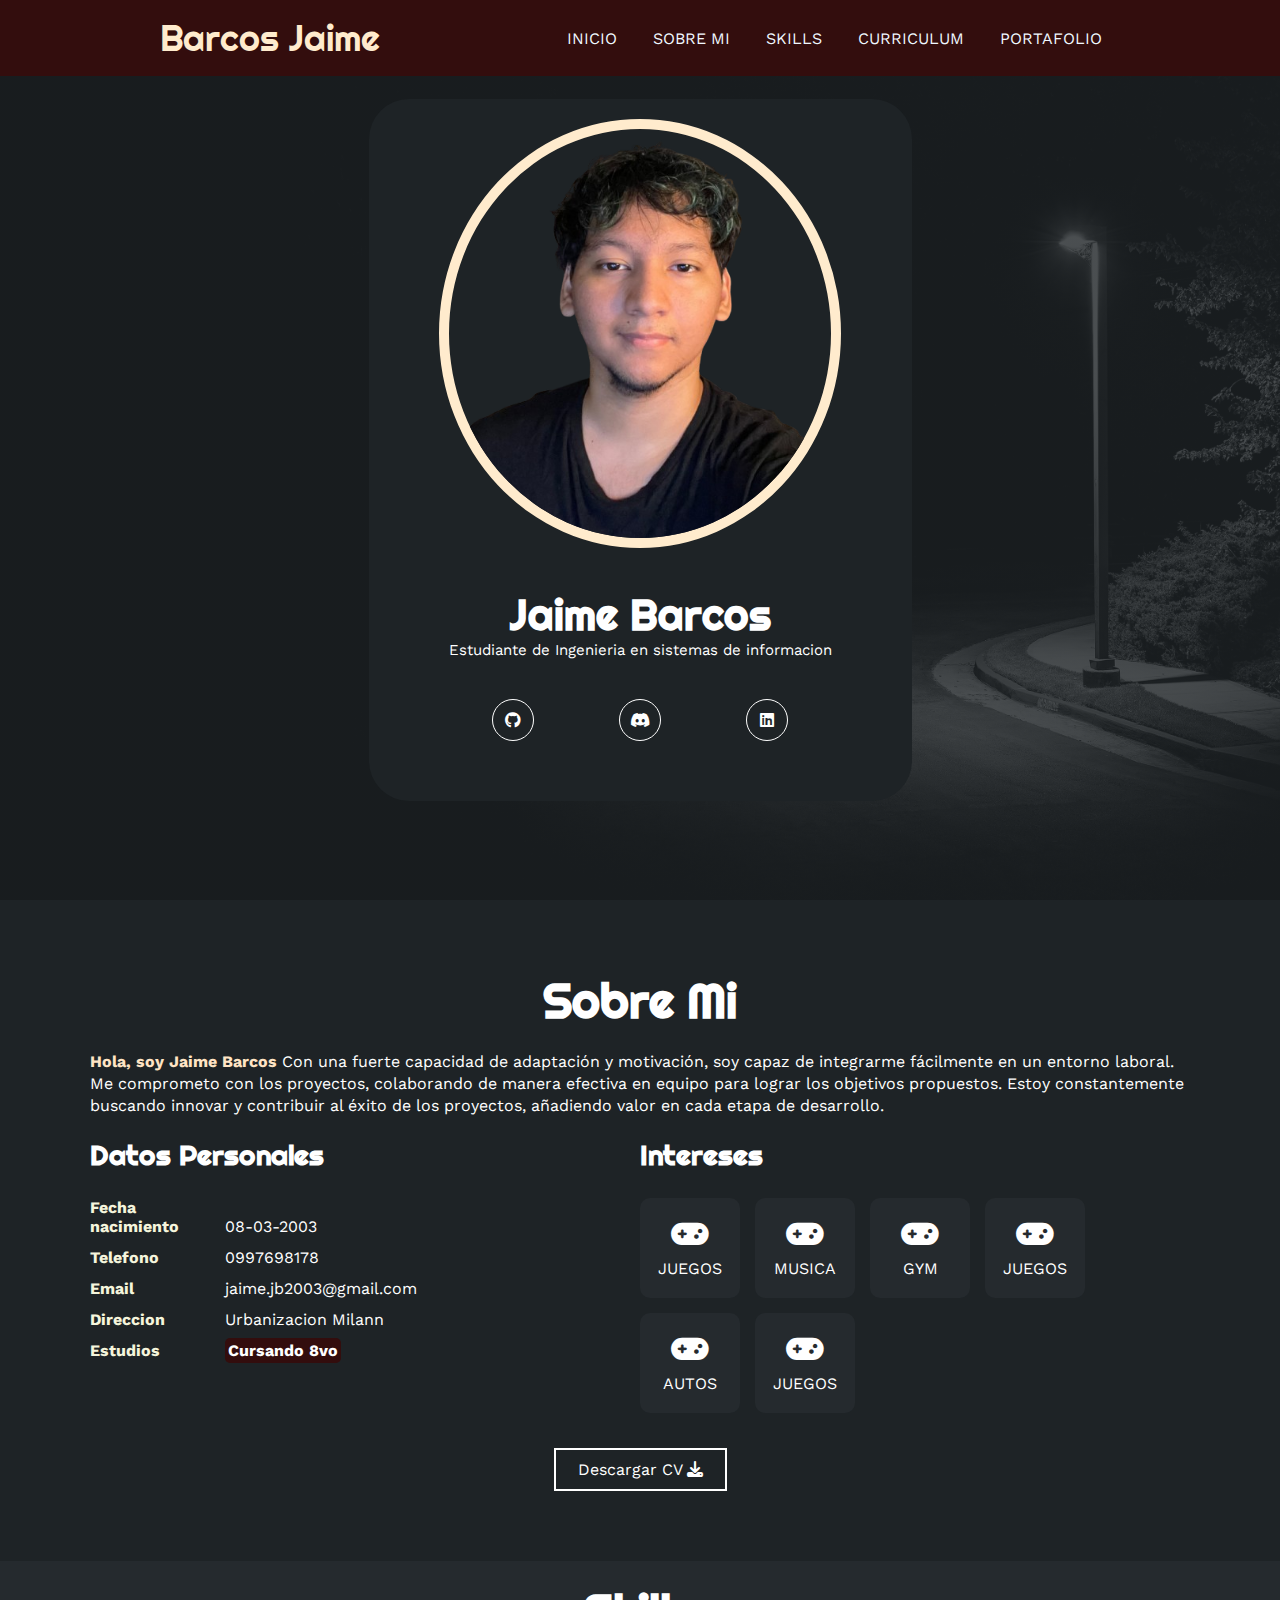
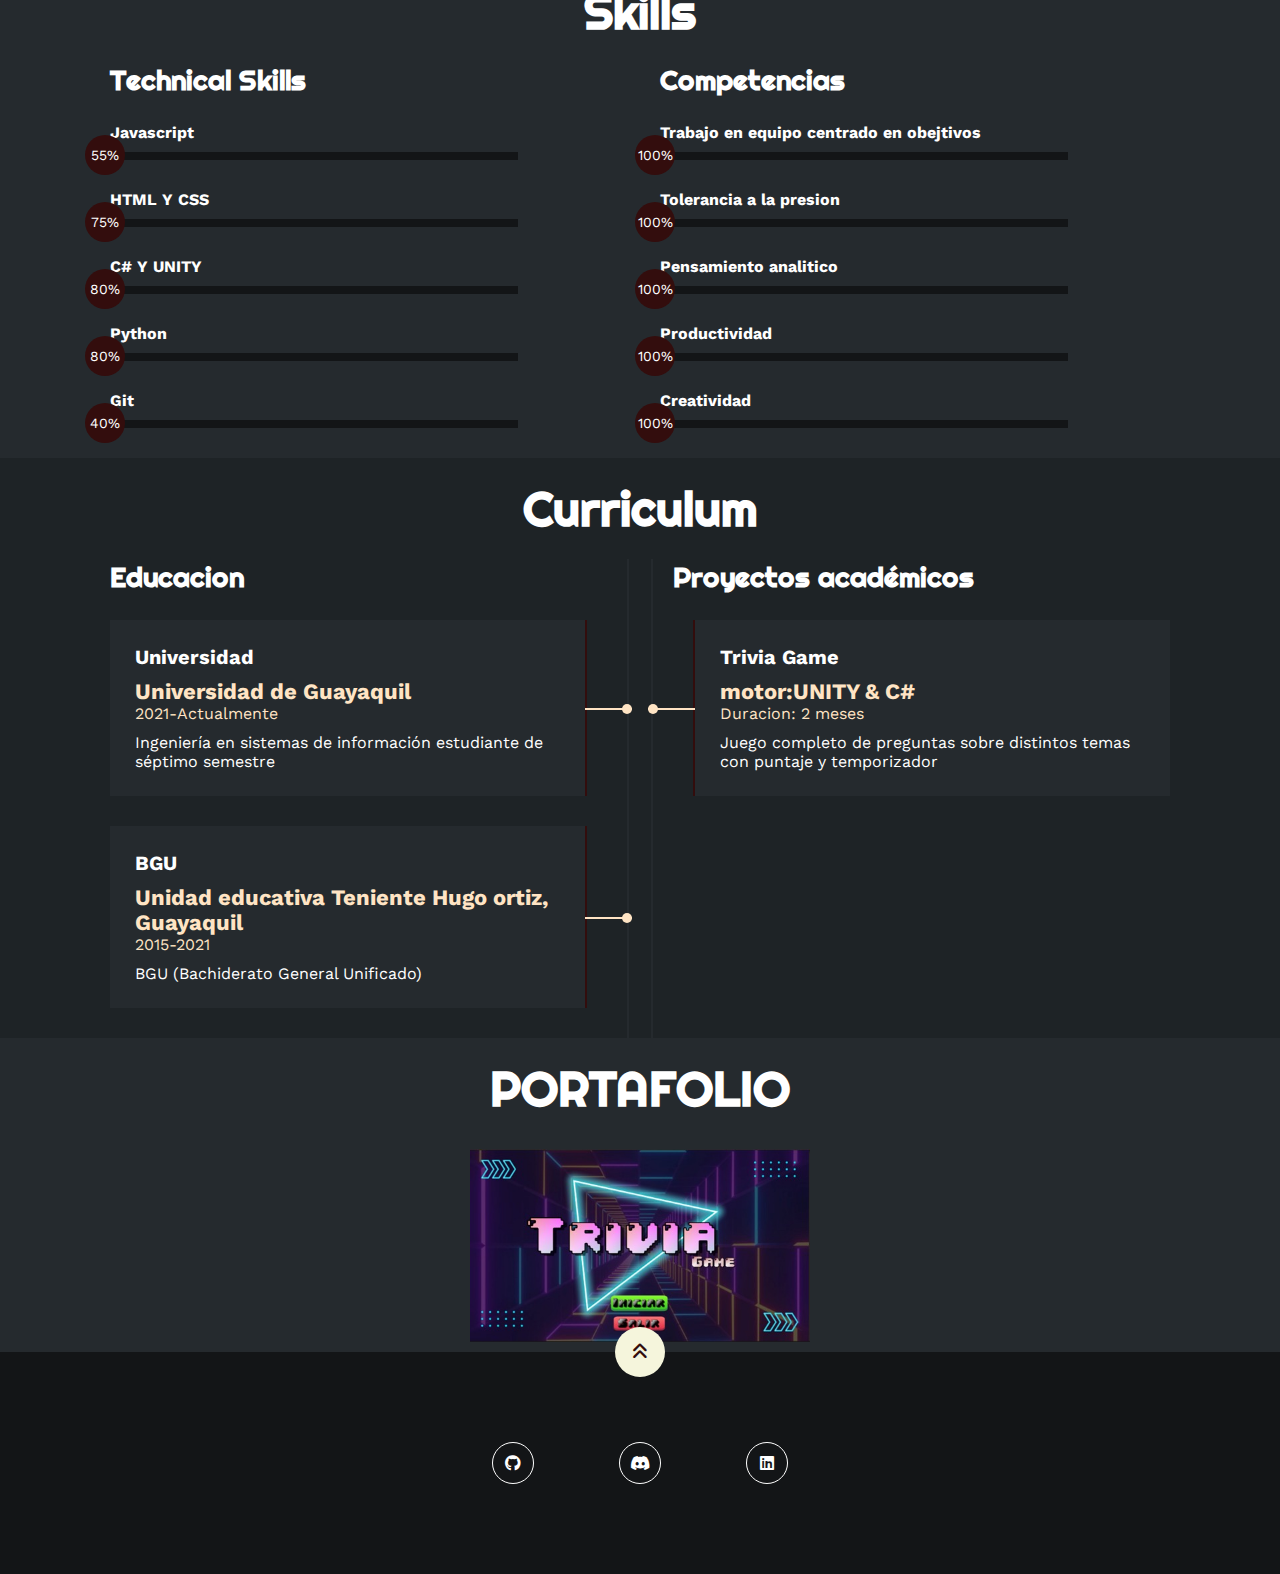
==== commit 7ed6664b: "Update index.html" ====
--- a/index.html
+++ b/index.html
@@ -248,7 +248,7 @@
                     <!-- agregar proyectos  -->
                     <div class="item der">
                         <h4>Trivia Game</h4>
-                        <span class="casa"><span>motor:</span> UNITY</span>
+                        <span class="casa"><span>motor:</span>UNITY & C#</span>
                         <span class="fecha"><span>Duracion:</span> 2 meses</span>  
                         <p>Juego completo de preguntas sobre distintos temas con puntaje y temporizador</p>
                         <div class="conectord">
